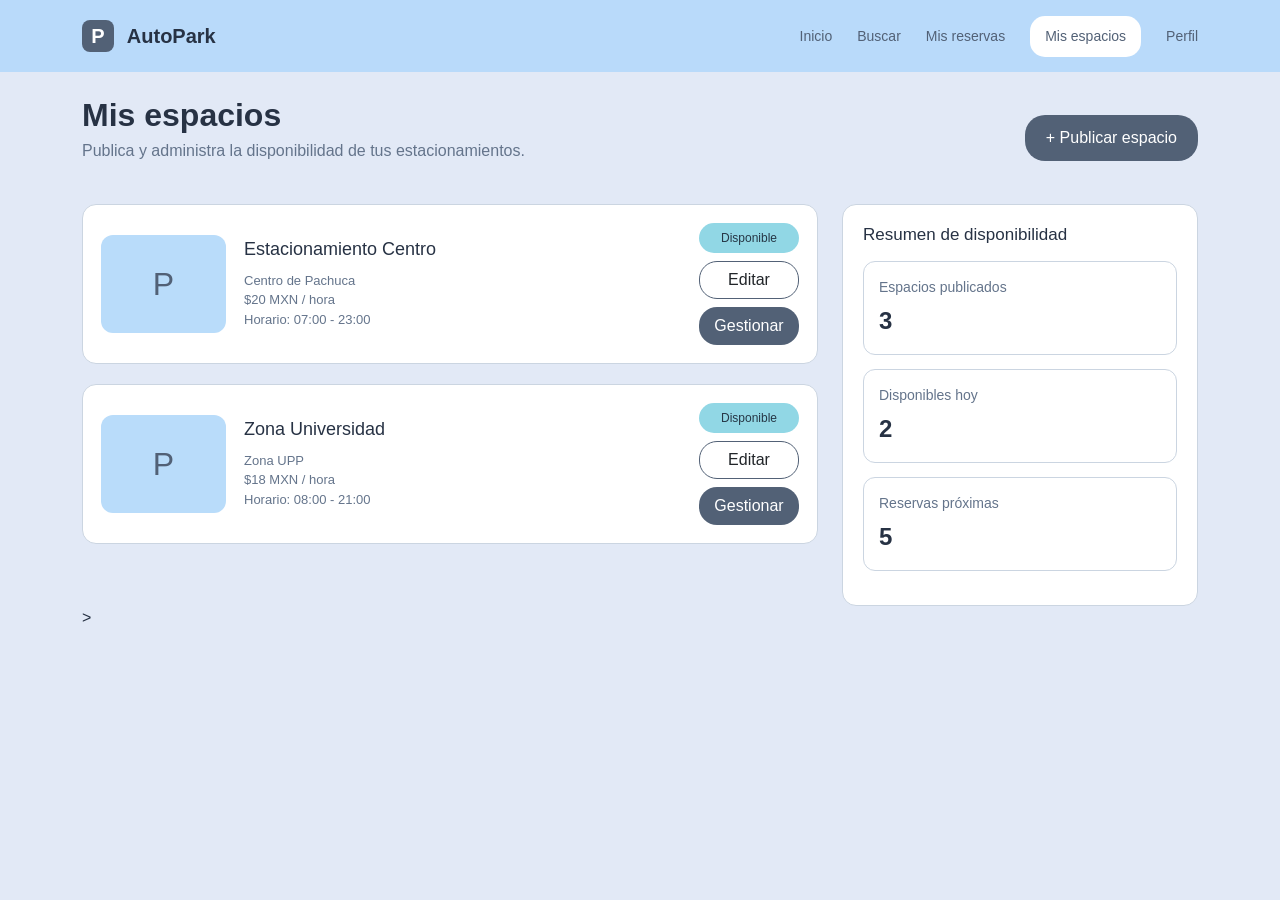
==== Practica-02-RF08/gestionarDisponibilidad.html @ 6e5223e5 "Actualizacion de RF08 y renombre de archivos" ====
<!DOCTYPE html>
<html lang="es">

<head>
    <meta charset="UTF-8">
    <meta name="viewport" content="width=device-width, initial-scale=1.0">

    <title>AutoPark - Mis espacios</title>

    
    <link
        href="https://cdn.jsdelivr.net/npm/bootstrap@5.3.3/dist/css/bootstrap.min.css"
        rel="stylesheet">

    
    <link rel="stylesheet" href="gestionarDisponibilidad.css">
</head>

<body>

    
    <nav class="navbar navbar-expand-lg">
        <div class="container">

            <a class="navbar-brand" href="#">
                <span class="logo">P</span>
                AutoPark
            </a>

            <div class="menu">
                <a href="#">Inicio</a>
                <a href="#">Buscar</a>
                <a href="#">Mis reservas</a>
                <a class="activo" href="#">Mis espacios</a>
                <a href="#">Perfil</a>
            </div>

        </div>
    </nav>


    
    <main class="container py-4">

        <div class="encabezado">

            <div>
                <h1>Mis espacios</h1>

                <p>
                    Publica y administra la disponibilidad
                    de tus estacionamientos.
                </p>
            </div>

            <button class="btn publicar">
                + Publicar espacio
            </button>

        </div>


        <div class="row g-4">

        
            <section class="col-lg-8">

                
                <div class="espacio">

                    <div class="imagen-espacio">
                        P
                    </div>

                    <div class="informacion">

                        <h3>Estacionamiento Centro</h3>

                        <p>
                            Centro de Pachuca<br>
                            $20 MXN / hora<br>
                            Horario:
                            <span id="horario1">07:00 - 23:00</span>
                        </p>

                    </div>

                    <div class="acciones">

                        <span id="estado1" class="disponible">
                            Disponible
                        </span>

                        <button class="btn editar">
                            Editar
                        </button>

                        <button
                            class="btn gestionar"
                            onclick="gestionarEspacio(1)">
                            Gestionar
                        </button>

                    </div>

                </div>


                
                <div class="espacio">

                    <div class="imagen-espacio">
                        P
                    </div>

                    <div class="informacion">

                        <h3>Zona Universidad</h3>

                        <p>
                            Zona UPP<br>
                            $18 MXN / hora<br>
                            Horario:
                            <span id="horario2">08:00 - 21:00</span>
                        </p>

                    </div>

                    <div class="acciones">

                        <span id="estado2" class="disponible">
                            Disponible
                        </span>

                        <button class="btn editar">
                            Editar
                        </button>

                        <button
                            class="btn gestionar"
                            onclick="gestionarEspacio(2)">
                            Gestionar
                        </button>

                    </div>

                </div>

            </section>


            
            <aside class="col-lg-4">

                <div class="resumen">

                    <h3>Resumen de disponibilidad</h3>

                    <div class="dato">
                        <small>Espacios publicados</small>
                        <strong>3</strong>
                    </div>

                    <div class="dato">
                        <small>Disponibles hoy</small>
                        <strong>2</strong>
                    </div>

                    <div class="dato">
                        <small>Reservas próximas</small>
                        <strong>5</strong>
                    </div>

                </div>

            </aside>

        </div>


       >
        <div id="panelGestion" class="gestion oculto">

            <h3>Gestionar espacio</h3>

            <label>Disponibilidad</label>

            <select id="nuevaDisponibilidad">
                <option value="Disponible">Disponible</option>
                <option value="No disponible">No disponible</option>
            </select>

            <label>Horario</label>

            <div class="horarios">

                <input
                    type="time"
                    id="horaInicio"
                    value="07:00">

                <span>hasta</span>

                <input
                    type="time"
                    id="horaFin"
                    value="23:00">

            </div>

            <button
                class="btn guardar"
                onclick="guardarCambios()">

                Guardar cambios

            </button>

        </div>

    </main>


    
    <script src="gestionarDisponibilidad.js"></script>

</body>

</html>
---- Practica-02-RF08/gestionarDisponibilidad.css ----
body {
    margin: 0;
    background-color: #e2e9f6;
    font-family: Arial, sans-serif;
    color: #273244;
}


/* NAVBAR */

.navbar {
    background-color: #b9dafa;
    padding: 15px 0;
}

.navbar-brand {
    font-size: 20px;
    font-weight: bold;
    color: #273244;
}

.logo {
    display: inline-flex;
    justify-content: center;
    align-items: center;

    width: 32px;
    height: 32px;

    background-color: #526176;
    color: white;

    border-radius: 8px;

    margin-right: 8px;
}

.menu {
    display: flex;
    gap: 25px;
    align-items: center;
}

.menu a {
    text-decoration: none;
    color: #526176;
    font-size: 14px;
}

.menu .activo {
    background-color: white;
    padding: 10px 15px;
    border-radius: 15px;
}


/* ENCABEZADO */

.encabezado {
    display: flex;
    justify-content: space-between;
    align-items: center;

    margin-bottom: 25px;
}

.encabezado h1 {
    font-size: 32px;
    font-weight: bold;
    margin-bottom: 5px;
}

.encabezado p {
    color: #64748b;
}


/* BOTÓN PUBLICAR */

.publicar {
    background-color: #526176;
    color: white;
    border-radius: 20px;
    padding: 10px 20px;
}

.publicar:hover {
    background-color: #3f4c60;
    color: white;
}


/* TARJETAS DE ESPACIOS */

.espacio {
    background-color: white;

    border: 1px solid #cbd5e1;
    border-radius: 14px;

    padding: 18px;

    margin-bottom: 20px;

    display: flex;
    align-items: center;
    gap: 18px;
}


/* IMAGEN */

.imagen-espacio {
    width: 125px;
    height: 98px;

    background-color: #b9dcfa;

    border-radius: 12px;

    display: flex;
    align-items: center;
    justify-content: center;

    font-size: 32px;
    color: #526176;
}


/* INFORMACIÓN */

.informacion {
    flex: 1;
}

.informacion h3 {
    font-size: 18px;
    margin-bottom: 10px;
}

.informacion p {
    font-size: 13px;
    color: #64748b;
    margin: 0;
}


/* ACCIONES */

.acciones {
    display: flex;
    flex-direction: column;
    gap: 8px;

    width: 100px;
}

.disponible {
    background-color: #91d7e5;
    color: #263746;

    text-align: center;

    padding: 6px;
    border-radius: 15px;

    font-size: 12px;
}

.editar {
    border: 1px solid #526176;
    border-radius: 18px;
    background-color: white;
}

.gestionar {
    background-color: #526176;
    color: white;
    border-radius: 18px;
}

.gestionar:hover {
    background-color: #3f4c60;
    color: white;
}


/* RESUMEN */

.resumen {
    background-color: white;

    border: 1px solid #cbd5e1;
    border-radius: 14px;

    padding: 20px;
}

.resumen h3 {
    font-size: 17px;
    margin-bottom: 15px;
}

.dato {
    border: 1px solid #cbd5e1;
    border-radius: 12px;

    padding: 15px;

    margin-bottom: 14px;
}

.dato small {
    display: block;
    color: #64748b;
}

.dato strong {
    display: block;
    font-size: 24px;
    margin-top: 5px;
}


/* PANEL DE GESTIÓN */

.gestion {
    background-color: white;

    border-radius: 14px;
    border: 1px solid #cbd5e1;

    padding: 20px;

    margin-top: 20px;

    max-width: 500px;
}

.gestion h3 {
    margin-bottom: 20px;
}

.gestion label {
    display: block;
    margin-top: 12px;
    margin-bottom: 5px;
}

.gestion select,
.gestion input {
    padding: 8px;

    border: 1px solid #cbd5e1;
    border-radius: 8px;
}

.horarios {
    display: flex;
    align-items: center;
    gap: 10px;
}

.guardar {
    margin-top: 20px;

    background-color: #526176;
    color: white;
}


/* OCULTAR */

.oculto {
    display: none;
}


/* CELULAR */

@media (max-width: 768px) {

    .menu {
        display: none;
    }

    .encabezado {
        flex-direction: column;
        align-items: flex-start;
        gap: 15px;
    }

    .espacio {
        flex-direction: column;
        align-items: flex-start;
    }

    .acciones {
        width: 100%;
    }

    .imagen-espacio {
        width: 100%;
    }
}
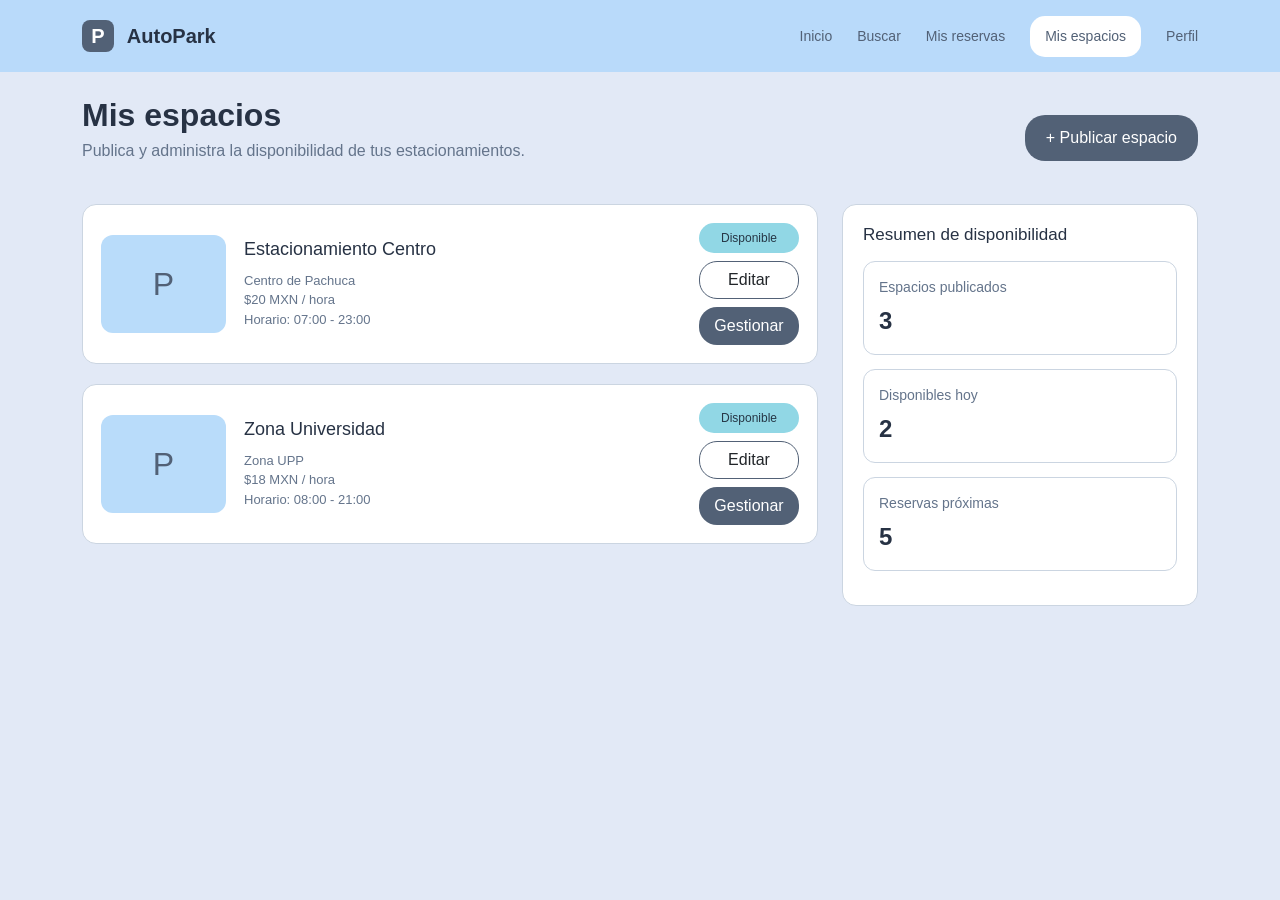
==== commit 29186f6d: "Notificacion tras una accion" ====
--- a/Practica-02-RF08/gestionarDisponibilidad.html
+++ b/Practica-02-RF08/gestionarDisponibilidad.html
@@ -53,7 +53,7 @@
                 </p>
             </div>
 
-            <button class="btn publicar">
+            <button class="btn publicar" type="button">
                 + Publicar espacio
             </button>
 
@@ -63,93 +63,87 @@
         <div class="row g-4">
 
         
-            <section class="col-lg-8">
+            <section class="col-lg-8 lista-espacios">
 
                 
+            
                 <div class="espacio">
-
                     <div class="imagen-espacio">
                         P
                     </div>
 
                     <div class="informacion">
-
-                        <h3>Estacionamiento Centro</h3>
+                        <h3 class="nombre-estacionamiento">
+                            Estacionamiento Centro
+                        </h3>
 
                         <p>
-                            Centro de Pachuca<br>
-                            $20 MXN / hora<br>
+                            <span class="direccion-estacionamiento">
+                                Centro de Pachuca
+                            </span><br>
+
+                            $<span class="precio-estacionamiento">20</span> MXN / hora<br>
+
                             Horario:
                             <span id="horario1">07:00 - 23:00</span>
                         </p>
-
                     </div>
 
                     <div class="acciones">
-
-                        <span id="estado1" class="disponible">
-                            Disponible
-                        </span>
-
-                        <button class="btn editar">
+                        <span id="estado1" class="disponible">Disponible</span>
+
+                        <button class="btn editar" type="button"
+                                data-bs-toggle="modal"
+                                data-bs-target="#modalEditar">
                             Editar
                         </button>
 
-                        <button
-                            class="btn gestionar"
-                            onclick="gestionarEspacio(1)">
+                        <button class="btn gestionar" type="button">
                             Gestionar
                         </button>
-
-                    </div>
-
-                </div>
-
+                    </div>
+                </div>
 
                 
                 <div class="espacio">
-
                     <div class="imagen-espacio">
                         P
                     </div>
 
                     <div class="informacion">
-
-                        <h3>Zona Universidad</h3>
+                        <h3 class="nombre-estacionamiento">
+                            Zona Universidad
+                        </h3>
 
                         <p>
-                            Zona UPP<br>
-                            $18 MXN / hora<br>
+                            <span class="direccion-estacionamiento">
+                                Zona UPP
+                            </span><br>
+
+                            $<span class="precio-estacionamiento">18</span> MXN / hora<br>
+
                             Horario:
                             <span id="horario2">08:00 - 21:00</span>
                         </p>
-
                     </div>
 
                     <div class="acciones">
-
-                        <span id="estado2" class="disponible">
-                            Disponible
-                        </span>
-
-                        <button class="btn editar">
+                        <span id="estado2" class="disponible">Disponible</span>
+
+                        <button class="btn editar" type="button"
+                                data-bs-toggle="modal"
+                                data-bs-target="#modalEditar">
                             Editar
                         </button>
 
-                        <button
-                            class="btn gestionar"
-                            onclick="gestionarEspacio(2)">
+                        <button class="btn gestionar" type="button">
                             Gestionar
                         </button>
-
-                    </div>
-
-                </div>
-
+                    </div>
+                </div>
+                
             </section>
 
-
-            
             <aside class="col-lg-4">
 
                 <div class="resumen">
@@ -178,8 +172,8 @@
         </div>
 
 
-       >
-        <div id="panelGestion" class="gestion oculto">
+       
+        <div id="panelGestion" class="collapse gestion">
 
             <h3>Gestionar espacio</h3>
 
@@ -210,7 +204,8 @@
 
             <button
                 class="btn guardar"
-                onclick="guardarCambios()">
+                id="btnGuardar"
+                type="button">
 
                 Guardar cambios
 
@@ -222,8 +217,98 @@
 
 
     
+    <div class="modal fade" id="modalEditar" tabindex="-1"
+         aria-labelledby="tituloModalEditar" aria-hidden="true">
+
+        <div class="modal-dialog">
+            <div class="modal-content">
+
+                <div class="modal-header">
+                    <h5 class="modal-title" id="tituloModalEditar">
+                        Editar estacionamiento
+                    </h5>
+
+                    <button type="button" class="btn-close"
+                            data-bs-dismiss="modal"
+                            aria-label="Cerrar"></button>
+                </div>
+
+                <div class="modal-body">
+                    <label for="nombreEstacionamiento" class="form-label">
+                        Nombre del estacionamiento
+                    </label>
+                    <input type="text" id="nombreEstacionamiento"
+                           class="form-control" required>
+
+                    <label for="direccionEstacionamiento"
+                           class="form-label mt-3">
+                        Dirección
+                    </label>
+                    <input type="text" id="direccionEstacionamiento"
+                           class="form-control" required>
+
+                    <label for="precioEstacionamiento"
+                           class="form-label mt-3">
+                        Precio por hora
+                    </label>
+                    <input type="number" id="precioEstacionamiento"
+                           class="form-control" min="1" required>
+                </div>
+
+                <div class="modal-footer">
+                    <button type="button" class="btn btn-secondary"
+                            data-bs-dismiss="modal">
+                        Cancelar
+                    </button>
+
+                    <button type="button" class="btn btn-primary"
+                            id="guardarEdicion">
+                        Guardar cambios
+                    </button>
+                </div>
+
+            </div>
+        </div>
+    </div>
+
+
+
+<div class="toast-container position-fixed top-0 end-0 p-3">
+
+    <div id="autoparkToast"
+         class="toast"
+         role="status"
+         aria-live="polite"
+         aria-atomic="true">
+
+        <div class="toast-header">
+            <strong class="me-auto">AutoPark</strong>
+
+            <small>Ahora</small>
+
+            <button type="button"
+                    class="btn-close"
+                    data-bs-dismiss="toast"
+                    aria-label="Cerrar">
+            </button>
+        </div>
+
+        <div class="toast-body" id="mensajeToast">
+            Operación realizada correctamente.
+        </div>
+
+    </div>
+
+</div>
+
+
+   
+    <script src="https://cdn.jsdelivr.net/npm/bootstrap@5.3.3/dist/js/bootstrap.bundle.min.js"></script>
+
+    
     <script src="gestionarDisponibilidad.js"></script>
 
+
 </body>
 
 </html>
--- a/Practica-02-RF08/gestionarDisponibilidad.css
+++ b/Practica-02-RF08/gestionarDisponibilidad.css
@@ -7,7 +7,7 @@
 }
 
 
-/* NAVBAR */
+
 
 .navbar {
     background-color: #b9dafa;
@@ -55,7 +55,7 @@
 }
 
 
-/* ENCABEZADO */
+
 
 .encabezado {
     display: flex;
@@ -76,7 +76,7 @@
 }
 
 
-/* BOTÓN PUBLICAR */
+
 
 .publicar {
     background-color: #526176;
@@ -91,7 +91,7 @@
 }
 
 
-/* TARJETAS DE ESPACIOS */
+
 
 .espacio {
     background-color: white;
@@ -109,7 +109,7 @@
 }
 
 
-/* IMAGEN */
+
 
 .imagen-espacio {
     width: 125px;
@@ -128,7 +128,7 @@
 }
 
 
-/* INFORMACIÓN */
+
 
 .informacion {
     flex: 1;
@@ -146,7 +146,7 @@
 }
 
 
-/* ACCIONES */
+
 
 .acciones {
     display: flex;
@@ -186,7 +186,7 @@
 }
 
 
-/* RESUMEN */
+
 
 .resumen {
     background-color: white;
@@ -223,7 +223,7 @@
 }
 
 
-/* PANEL DE GESTIÓN */
+
 
 .gestion {
     background-color: white;
@@ -256,11 +256,19 @@
     border-radius: 8px;
 }
 
+
 .horarios {
     display: flex;
     align-items: center;
     gap: 10px;
-}
+    flex-wrap: wrap;
+}
+
+.horarios input {
+    flex: 1 1 120px;
+    min-width: 0;
+}
+
 
 .guardar {
     margin-top: 20px;
@@ -270,14 +278,14 @@
 }
 
 
-/* OCULTAR */
+
 
 .oculto {
     display: none;
 }
 
 
-/* CELULAR */
+
 
 @media (max-width: 768px) {
 
